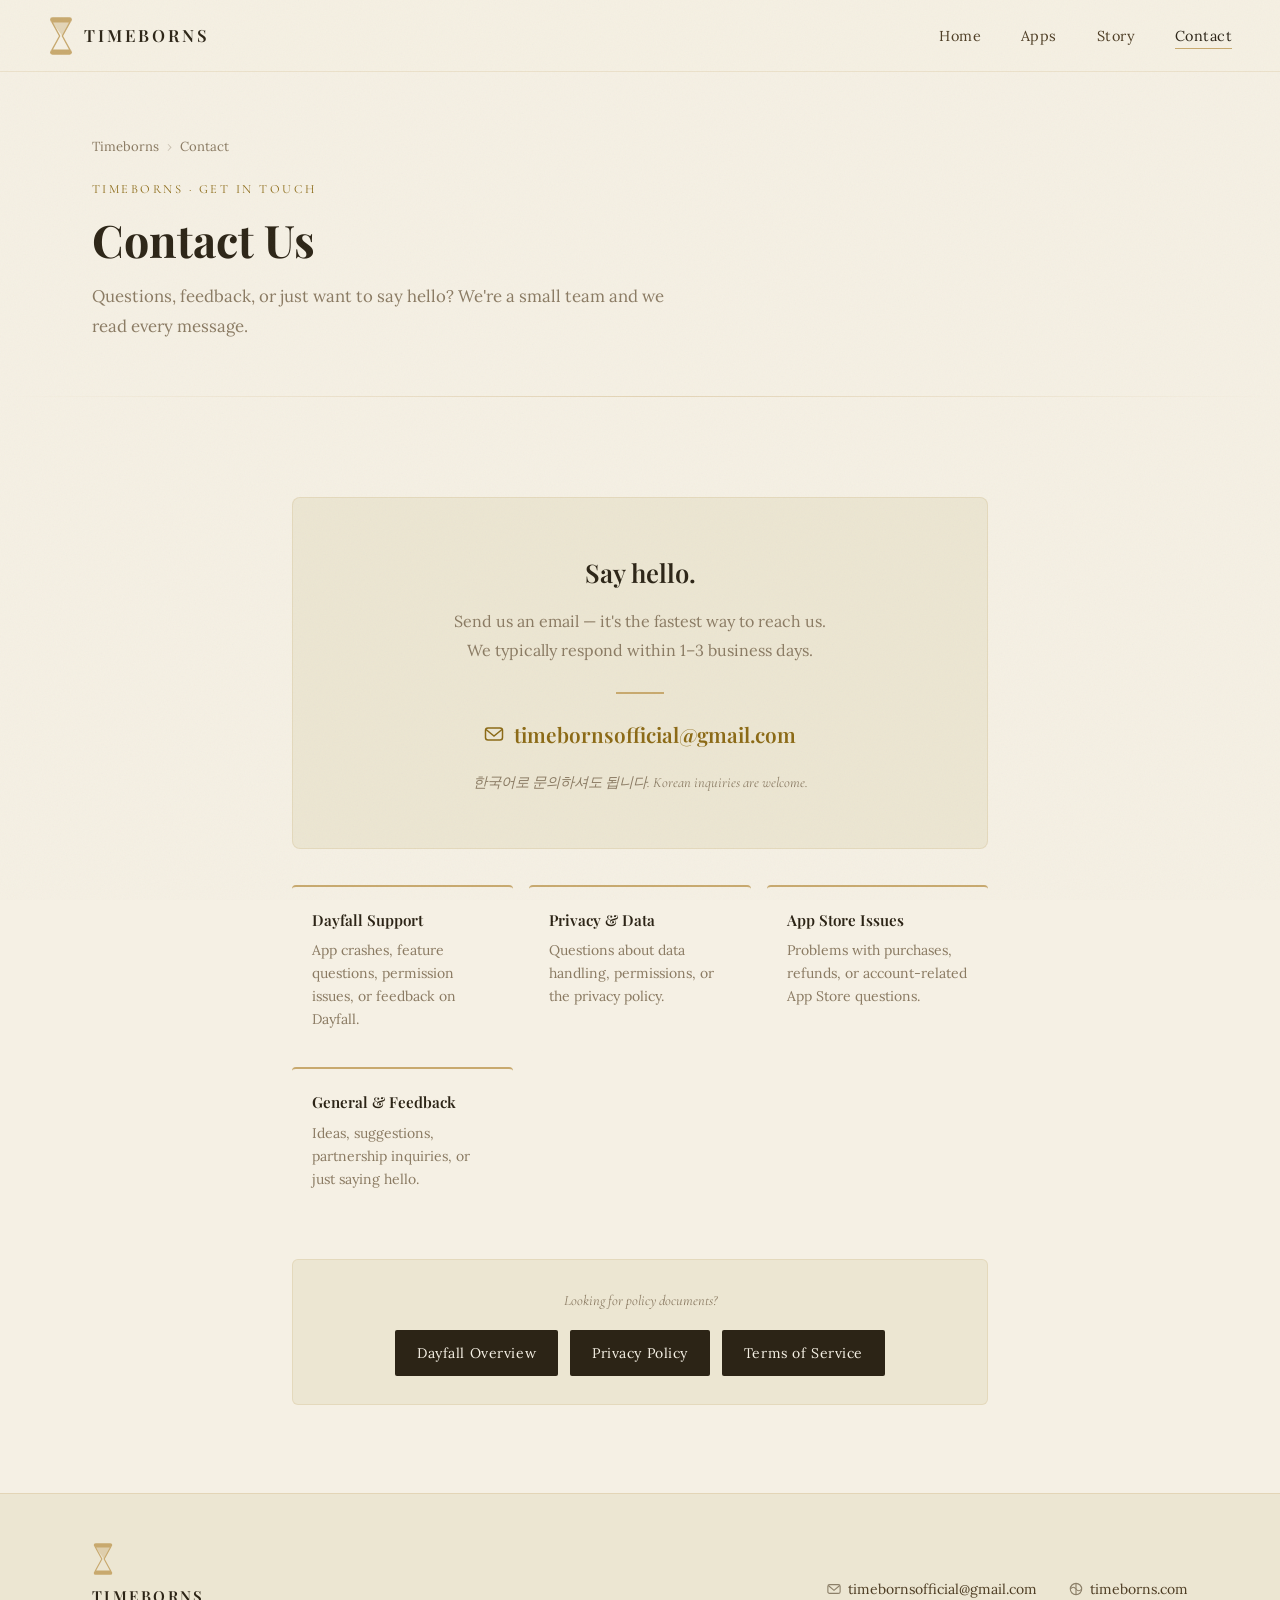
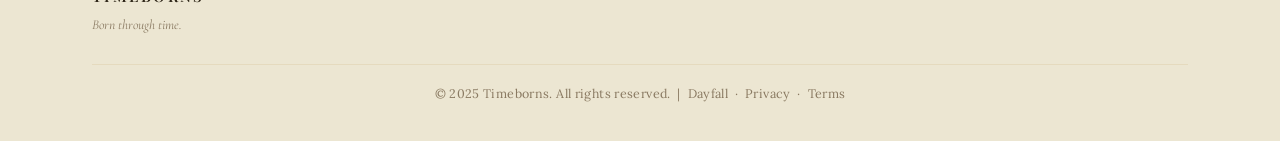
==== contact/index.html @ f9f11408 "Stage W-2: implement Timeborns site and Dayfall pages" ====
<!DOCTYPE html>
<html lang="en">
<head>
  <meta charset="UTF-8" />
  <meta name="viewport" content="width=device-width, initial-scale=1.0" />
  <title>Contact — Timeborns</title>
  <meta name="description" content="Get in touch with Timeborns. Questions about Dayfall or our other apps? We'd love to hear from you." />
  <link rel="stylesheet" href="../style.css" />
</head>
<body>

  <!-- NAVIGATION -->
  <nav class="nav" role="navigation" aria-label="Main navigation">
    <a href="../" class="nav-logo" aria-label="Timeborns home">
      <svg viewBox="0 0 28 44" fill="none" xmlns="http://www.w3.org/2000/svg" aria-hidden="true">
        <rect x="2" y="1.5" width="24" height="5" rx="2.5" fill="#c8a96e"/>
        <rect x="2" y="37.5" width="24" height="5" rx="2.5" fill="#c8a96e"/>
        <path d="M4 6.5 L24 6.5 L15.5 22 L24 37.5 L4 37.5 L12.5 22 Z" stroke="#c8a96e" stroke-width="1.5" fill="none" stroke-linejoin="round"/>
        <path d="M4 6.5 L24 6.5 L15.5 22 L4 6.5 Z" fill="#c8a96e" fill-opacity="0.38"/>
      </svg>
      <span class="nav-logo-text">TIMEBORNS</span>
    </a>
    <button class="nav-toggle" aria-label="Toggle navigation" aria-expanded="false" id="navToggle">
      <span></span><span></span><span></span>
    </button>
    <ul class="nav-links" id="navLinks" role="list">
      <li><a href="../">Home</a></li>
      <li><a href="../#apps">Apps</a></li>
      <li><a href="../#story">Story</a></li>
      <li><a href="./contact/" class="active">Contact</a></li>
    </ul>
  </nav>

  <main>

    <!-- PAGE HERO -->
    <section class="page-hero" aria-labelledby="contactTitle">
      <div class="container">
        <nav class="breadcrumb" aria-label="Breadcrumb">
          <a href="../">Timeborns</a>
          <span class="breadcrumb-sep" aria-hidden="true">›</span>
          <span>Contact</span>
        </nav>
        <span class="page-hero-eyebrow">Timeborns · Get in Touch</span>
        <h1 class="page-hero-title" id="contactTitle">Contact Us</h1>
        <p class="page-hero-sub">
          Questions, feedback, or just want to say hello? We're a small team and we read every message.
        </p>
      </div>
    </section>

    <!-- CONTACT SECTION -->
    <section class="contact-section" aria-labelledby="contactCardTitle">
      <div class="container" style="max-width:760px;">

        <div class="contact-card">
          <h2 class="contact-headline" id="contactCardTitle">Say hello.</h2>
          <p class="contact-sub">
            Send us an email — it's the fastest way to reach us.<br>
            We typically respond within 1–3 business days.
          </p>
          <div class="divider-gold center"></div>
          <a href="mailto:timebornsofficial@gmail.com" class="contact-email-link">
            <svg viewBox="0 0 20 20" fill="none" xmlns="http://www.w3.org/2000/svg" width="20" height="20" aria-hidden="true">
              <rect x="1.5" y="4" width="17" height="12" rx="2.5" stroke="currentColor" stroke-width="1.5"/>
              <path d="M2 5.5L10 12L18 5.5" stroke="currentColor" stroke-width="1.5"/>
            </svg>
            timebornsofficial@gmail.com
          </a>
          <p class="contact-note">
            한국어로 문의하셔도 됩니다. Korean inquiries are welcome.
          </p>
        </div>

        <!-- Topics -->
        <div class="contact-topics">
          <div class="contact-topic">
            <h3>Dayfall Support</h3>
            <p>App crashes, feature questions, permission issues, or feedback on Dayfall.</p>
          </div>
          <div class="contact-topic">
            <h3>Privacy &amp; Data</h3>
            <p>Questions about data handling, permissions, or the privacy policy.</p>
          </div>
          <div class="contact-topic">
            <h3>App Store Issues</h3>
            <p>Problems with purchases, refunds, or account-related App Store questions.</p>
          </div>
          <div class="contact-topic">
            <h3>General &amp; Feedback</h3>
            <p>Ideas, suggestions, partnership inquiries, or just saying hello.</p>
          </div>
        </div>

        <!-- Quick links -->
        <div style="margin-top:48px;padding:28px 32px;background:var(--parchment-mid);border-radius:6px;border:1px solid rgba(200,169,110,0.22);">
          <p style="font-family:var(--font-accent);font-style:italic;font-size:0.9rem;color:var(--ink-light);margin-bottom:16px;text-align:center;">
            Looking for policy documents?
          </p>
          <div style="display:flex;gap:12px;justify-content:center;flex-wrap:wrap;">
            <a href="../dayfall/" class="policy-link-btn">Dayfall Overview</a>
            <a href="../dayfall/privacy/" class="policy-link-btn">Privacy Policy</a>
            <a href="../dayfall/terms/" class="policy-link-btn">Terms of Service</a>
          </div>
        </div>

      </div>
    </section>

  </main>

  <!-- FOOTER -->
  <footer class="footer" role="contentinfo">
    <div class="container">
      <div class="footer-inner">
        <div class="footer-logo">
          <svg viewBox="0 0 28 44" fill="none" xmlns="http://www.w3.org/2000/svg" aria-hidden="true">
            <rect x="2" y="1.5" width="24" height="5" rx="2.5" fill="#c8a96e"/>
            <rect x="2" y="37.5" width="24" height="5" rx="2.5" fill="#c8a96e"/>
            <path d="M4 6.5 L24 6.5 L15.5 22 L24 37.5 L4 37.5 L12.5 22 Z" stroke="#c8a96e" stroke-width="1.5" fill="none" stroke-linejoin="round"/>
            <path d="M4 6.5 L24 6.5 L15.5 22 L4 6.5 Z" fill="#c8a96e" fill-opacity="0.38"/>
          </svg>
          <span class="footer-name">TIMEBORNS</span>
          <span class="footer-tagline">Born through time.</span>
        </div>
        <nav class="footer-links" aria-label="Footer links">
          <a href="mailto:timebornsofficial@gmail.com" class="footer-link">
            <svg class="footer-icon" viewBox="0 0 16 16" fill="none" xmlns="http://www.w3.org/2000/svg" aria-hidden="true">
              <rect x="1" y="3" width="14" height="10" rx="2" stroke="currentColor" stroke-width="1.3"/>
              <path d="M1.5 4L8 9.5L14.5 4" stroke="currentColor" stroke-width="1.3"/>
            </svg>
            timebornsofficial@gmail.com
          </a>
          <a href="https://timeborns.com" class="footer-link">
            <svg class="footer-icon" viewBox="0 0 16 16" fill="none" xmlns="http://www.w3.org/2000/svg" aria-hidden="true">
              <circle cx="8" cy="8" r="6.5" stroke="currentColor" stroke-width="1.3"/>
              <path d="M1.5 8 Q5 4 8 8 Q11 12 14.5 8" stroke="currentColor" stroke-width="1.3" fill="none"/>
              <line x1="8" y1="1.5" x2="8" y2="14.5" stroke="currentColor" stroke-width="1.3"/>
            </svg>
            timeborns.com
          </a>
        </nav>
      </div>
      <div class="footer-bottom">
        <p>&copy; 2025 Timeborns. All rights reserved. &nbsp;|&nbsp;
          <a href="../dayfall/">Dayfall</a> &nbsp;·&nbsp;
          <a href="../dayfall/privacy/">Privacy</a> &nbsp;·&nbsp;
          <a href="../dayfall/terms/">Terms</a>
        </p>
      </div>
    </div>
  </footer>

  <script>
    const toggle = document.getElementById('navToggle');
    const links  = document.getElementById('navLinks');
    toggle.addEventListener('click', () => {
      const open = links.classList.toggle('open');
      toggle.setAttribute('aria-expanded', open);
    });
    links.querySelectorAll('a').forEach(a => {
      a.addEventListener('click', () => {
        links.classList.remove('open');
        toggle.setAttribute('aria-expanded', 'false');
      });
    });
  </script>

</body>
</html>
---- style.css ----
/* ======================================================
   TIMEBORNS — Main Stylesheet v2
   timeborns.com | Born through time.
   ====================================================== */

@import url('https://fonts.googleapis.com/css2?family=Playfair+Display:ital,wght@0,400;0,600;0,700;1,400;1,600&family=Lora:ital,wght@0,400;0,500;1,400&family=Cormorant+Garamond:ital,wght@0,300;0,400;0,600;1,300;1,400&display=swap');

/* ---- Variables ---- */
:root {
  --parchment:      #f5f0e4;
  --parchment-mid:  #ece6d2;
  --parchment-dark: #dfd6be;
  --ink:            #2c2416;
  --ink-mid:        #4e3d24;
  --ink-light:      #8a7a62;
  --gold:           #c8a96e;
  --gold-dark:      #8b6914;
  --gold-light:     #f0e3c0;
  --cream:          #faf8f3;
  --warm-shadow:    rgba(44, 36, 22, 0.12);

  --font-display:   'Playfair Display', Georgia, serif;
  --font-body:      'Lora', Georgia, serif;
  --font-accent:    'Cormorant Garamond', Georgia, serif;

  --nav-h:   72px;
  --max-w:   1160px;
  --sec-pad: 88px;
}

/* ---- Reset ---- */
*, *::before, *::after { box-sizing: border-box; margin: 0; padding: 0; }
html { scroll-behavior: smooth; }
body {
  font-family: var(--font-body);
  background: var(--parchment);
  color: var(--ink);
  line-height: 1.75;
  overflow-x: hidden;
}
img { max-width: 100%; display: block; }
a { color: inherit; text-decoration: none; }
ul { list-style: none; }

/* Parchment grain overlay */
body::before {
  content: '';
  position: fixed;
  inset: 0;
  background-image: url("data:image/svg+xml,%3Csvg xmlns='http://www.w3.org/2000/svg' width='300' height='300'%3E%3Cfilter id='n'%3E%3CfeTurbulence type='fractalNoise' baseFrequency='0.68' numOctaves='4' stitchTiles='stitch'/%3E%3C/filter%3E%3Crect width='100%25' height='100%25' filter='url(%23n)' opacity='0.038'/%3E%3C/svg%3E");
  pointer-events: none;
  z-index: 9999;
}

/* ---- Layout ---- */
.container {
  max-width: var(--max-w);
  margin: 0 auto;
  padding: 0 32px;
}

/* ---- NAVIGATION ---- */
.nav {
  position: fixed;
  top: 0; left: 0; right: 0;
  height: var(--nav-h);
  display: flex;
  align-items: center;
  justify-content: space-between;
  padding: 0 48px;
  background: rgba(245, 240, 228, 0.93);
  backdrop-filter: blur(10px);
  -webkit-backdrop-filter: blur(10px);
  border-bottom: 1px solid rgba(200, 169, 110, 0.22);
  z-index: 200;
}
.nav-logo {
  display: flex;
  align-items: center;
  gap: 10px;
  text-decoration: none;
}
.nav-logo svg { width: 26px; height: 40px; flex-shrink: 0; }
.nav-logo-text {
  font-family: var(--font-display);
  font-size: 1.05rem;
  font-weight: 600;
  letter-spacing: 0.18em;
  color: var(--ink);
}
.nav-links {
  display: flex;
  gap: 40px;
  align-items: center;
}
.nav-links a {
  font-family: var(--font-body);
  font-size: 0.9rem;
  color: var(--ink-mid);
  letter-spacing: 0.03em;
  transition: color 0.2s;
  position: relative;
  padding-bottom: 2px;
}
.nav-links a::after {
  content: '';
  position: absolute;
  bottom: -2px; left: 0;
  width: 0; height: 1px;
  background: var(--gold);
  transition: width 0.25s ease;
}
.nav-links a:hover { color: var(--ink); }
.nav-links a:hover::after,
.nav-links a.active::after { width: 100%; }
.nav-links a.active { color: var(--ink); }

.nav-toggle {
  display: none;
  flex-direction: column;
  gap: 5px;
  cursor: pointer;
  background: none;
  border: none;
  padding: 6px;
}
.nav-toggle span {
  display: block; width: 22px; height: 2px;
  background: var(--ink); border-radius: 2px;
  transition: all 0.3s;
}

/* ---- BUTTONS ---- */
.btn {
  display: inline-flex;
  align-items: center;
  gap: 8px;
  padding: 13px 28px;
  font-family: var(--font-body);
  font-size: 0.9rem;
  letter-spacing: 0.04em;
  border-radius: 2px;
  cursor: pointer;
  transition: all 0.22s ease;
  border: none;
  white-space: nowrap;
}
.btn-primary { background: var(--ink); color: var(--parchment); }
.btn-primary:hover { background: var(--ink-mid); transform: translateY(-2px); box-shadow: 0 6px 20px var(--warm-shadow); }
.btn-outline { background: transparent; color: var(--ink); border: 1.5px solid var(--ink); }
.btn-outline:hover { background: var(--ink); color: var(--parchment); transform: translateY(-2px); }
.btn-gold { background: var(--gold); color: var(--ink); }
.btn-gold:hover { background: var(--gold-dark); color: var(--parchment); transform: translateY(-2px); }

/* ---- SECTIONS ---- */
.section { padding: var(--sec-pad) 0; position: relative; }
.section-label {
  font-family: var(--font-body);
  font-size: 0.72rem;
  letter-spacing: 0.22em;
  text-transform: uppercase;
  color: var(--gold-dark);
  margin-bottom: 10px;
}
.divider-gold {
  width: 48px; height: 1.5px;
  background: var(--gold);
  margin: 14px 0 22px;
}
.divider-gold.center { margin-left: auto; margin-right: auto; }

/* ---- HERO ---- */
.hero {
  min-height: 100vh;
  padding-top: var(--nav-h);
  display: grid;
  grid-template-columns: 1fr 1fr;
  align-items: center;
  position: relative;
  overflow: hidden;
}

/* Hero atmospheric background */
.hero::before {
  content: '';
  position: absolute;
  inset: 0;
  background:
    radial-gradient(ellipse 75% 65% at 68% 50%, rgba(200,169,110,0.2) 0%, transparent 62%),
    radial-gradient(ellipse 45% 40% at 18% 85%, rgba(200,169,110,0.1) 0%, transparent 60%),
    radial-gradient(ellipse 35% 30% at 85% 15%, rgba(232,213,163,0.12) 0%, transparent 60%),
    var(--parchment);
  z-index: 0;
}

/* Decorative corner botanical (bottom-left of hero) */
.hero::after {
  content: '';
  position: absolute;
  bottom: 0; left: -20px;
  width: 220px; height: 220px;
  background-image: url("data:image/svg+xml,%3Csvg viewBox='0 0 200 200' xmlns='http://www.w3.org/2000/svg'%3E%3Cpath d='M40 200 Q60 160 80 140 Q70 150 55 170' stroke='%23c8a96e' stroke-width='1.5' fill='none' opacity='0.25' stroke-linecap='round'/%3E%3Cpath d='M40 200 Q80 180 100 150 Q90 160 75 180' stroke='%23c8a96e' stroke-width='1.2' fill='none' opacity='0.2' stroke-linecap='round'/%3E%3Cellipse cx='98' cy='148' rx='12' ry='7' fill='%23c8a96e' fill-opacity='0.18' transform='rotate(-35,98,148)'/%3E%3Cellipse cx='78' cy='138' rx='10' ry='6' fill='%23c8a96e' fill-opacity='0.15' transform='rotate(-50,78,138)'/%3E%3Cellipse cx='60' cy='158' rx='9' ry='5' fill='%23c8a96e' fill-opacity='0.12' transform='rotate(-25,60,158)'/%3E%3Cpath d='M20 200 Q55 175 70 150 Q60 168 40 185' stroke='%23c8a96e' stroke-width='1' fill='none' opacity='0.15' stroke-linecap='round'/%3E%3C/svg%3E");
  background-size: contain;
  background-repeat: no-repeat;
  pointer-events: none;
  z-index: 1;
  opacity: 0.9;
}

.hero-content {
  position: relative; z-index: 2;
  padding: 80px 40px 80px 80px;
}
.hero-kicker {
  font-family: var(--font-accent);
  font-size: 0.82rem;
  letter-spacing: 0.22em;
  text-transform: uppercase;
  color: var(--gold-dark);
  margin-bottom: 20px;
}
.hero-title {
  font-family: var(--font-display);
  font-size: clamp(2.4rem, 4.5vw, 3.8rem);
  font-weight: 700;
  line-height: 1.13;
  color: var(--ink);
  margin-bottom: 22px;
}
.hero-tagline-kr {
  font-family: var(--font-accent);
  font-style: italic;
  font-size: 1.2rem;
  color: var(--ink-mid);
  margin-bottom: 22px;
  letter-spacing: 0.03em;
  opacity: 0.85;
}
.hero-sub {
  font-size: 1rem;
  color: var(--ink-light);
  line-height: 1.85;
  margin-bottom: 40px;
  max-width: 400px;
}
.hero-ctas { display: flex; gap: 14px; flex-wrap: wrap; }

.hero-visual {
  position: relative; z-index: 2;
  min-height: 620px;
  display: flex;
  align-items: stretch;
  justify-content: center;
  padding: 0;
  overflow: hidden;
}
.hero-visual svg {
  display: block;
  width: 100%;
  height: 100%;
  min-height: 580px;
}

/* ---- WAVE SEPARATOR ---- */
.wave-sep { width: 100%; overflow: hidden; line-height: 0; margin-top: -2px; }
.wave-sep svg { display: block; width: 100%; }

/* ---- PHILOSOPHY ---- */
.philosophy {
  background: var(--parchment-mid);
  padding: 80px 0 64px;
  position: relative;
  overflow: hidden;
}

/* Gold ink splatter (decorative, bottom-left corner) */
.philosophy::after {
  content: '';
  position: absolute;
  bottom: 60px; left: 32px;
  width: 100px; height: 100px;
  background-image: url("data:image/svg+xml,%3Csvg viewBox='0 0 100 100' xmlns='http://www.w3.org/2000/svg'%3E%3Ccircle cx='55' cy='40' r='4' fill='%23c8a96e' fill-opacity='0.22'/%3E%3Ccircle cx='70' cy='52' r='2.5' fill='%23c8a96e' fill-opacity='0.18'/%3E%3Ccircle cx='45' cy='60' r='3' fill='%23c8a96e' fill-opacity='0.15'/%3E%3Ccircle cx='80' cy='38' r='2' fill='%23c8a96e' fill-opacity='0.2'/%3E%3Ccircle cx='38' cy='45' r='1.5' fill='%23c8a96e' fill-opacity='0.16'/%3E%3Ccircle cx='65' cy='65' r='2' fill='%23c8a96e' fill-opacity='0.14'/%3E%3C/svg%3E");
  background-size: contain;
  background-repeat: no-repeat;
  pointer-events: none;
  opacity: 0.7;
}

.philosophy-grid {
  display: grid;
  grid-template-columns: 1fr 1fr 210px;
  gap: 56px;
  align-items: start;
}
.philosophy-headline {
  font-family: var(--font-display);
  font-size: clamp(2rem, 3.5vw, 2.75rem);
  font-weight: 700;
  line-height: 1.2;
  color: var(--ink);
  margin-bottom: 8px;
}
.philosophy-body {
  font-size: 1rem;
  color: var(--ink-mid);
  line-height: 1.9;
  margin-bottom: 28px;
}
.philosophy-quote {
  font-family: var(--font-accent);
  font-style: italic;
  font-size: 1.15rem;
  color: var(--ink-light);
  padding: 18px 20px;
  border-left: 2px solid var(--gold);
  background: rgba(200, 169, 110, 0.08);
  line-height: 1.7;
}

/* Torn paper note card (philosophy section — 3rd grid column, no overlap) */
.phil-note {
  position: relative;
  top: auto; right: auto;
  width: 100%;
  padding: 18px 20px 22px;
  background: var(--parchment-dark);
  transform: rotate(3deg);
  box-shadow: 3px 4px 14px rgba(44,36,22,0.16);
  align-self: start;
  margin-top: 8px;
}
.phil-note::before {
  content: '';
  position: absolute;
  top: -9px; left: 0; right: 0;
  height: 10px;
  background: var(--parchment-dark);
  clip-path: polygon(0% 100%, 3% 0%, 6% 100%, 9% 0%, 12% 100%, 15% 0%, 18% 100%, 21% 0%, 24% 100%, 27% 0%, 30% 100%, 33% 0%, 36% 100%, 39% 0%, 42% 100%, 45% 0%, 48% 100%, 51% 0%, 54% 100%, 57% 0%, 60% 100%, 63% 0%, 66% 100%, 69% 0%, 72% 100%, 75% 0%, 78% 100%, 81% 0%, 84% 100%, 87% 0%, 90% 100%, 93% 0%, 96% 100%, 100% 0%);
}
.phil-note::after {
  content: '';
  position: absolute;
  bottom: -8px; left: 0; right: 0;
  height: 9px;
  background: var(--parchment-dark);
  clip-path: polygon(0% 0%, 4% 100%, 8% 0%, 12% 100%, 16% 0%, 20% 100%, 24% 0%, 28% 100%, 32% 0%, 36% 100%, 40% 0%, 44% 100%, 48% 0%, 52% 100%, 56% 0%, 60% 100%, 64% 0%, 68% 100%, 72% 0%, 76% 100%, 80% 0%, 84% 100%, 88% 0%, 92% 100%, 96% 0%, 100% 100%);
}
.phil-note p {
  font-family: var(--font-accent);
  font-style: italic;
  font-size: 0.98rem;
  color: var(--ink-mid);
  line-height: 1.7;
}
.phil-note-gold {
  display: block;
  width: 28px; height: 1px;
  background: var(--gold);
  margin: 10px 0 9px;
}

/* Pillars */
.pillars {
  display: grid;
  grid-template-columns: repeat(3, 1fr);
  border-top: 1px solid rgba(200,169,110,0.3);
  margin-top: 56px;
  padding-top: 48px;
  gap: 0;
}
.pillar {
  text-align: center;
  padding: 8px 24px 0;
}
.pillar + .pillar { border-left: 1px solid rgba(200,169,110,0.25); }
.pillar-icon { width: 64px; height: 64px; margin: 0 auto 18px; opacity: 0.75; }
.pillar-title {
  font-family: var(--font-display);
  font-size: 1rem;
  font-weight: 600;
  color: var(--ink);
  margin-bottom: 8px;
}
.pillar-body {
  font-family: var(--font-accent);
  font-style: italic;
  font-size: 0.92rem;
  color: var(--ink-light);
  line-height: 1.6;
}

/* ---- APP UNIVERSE ---- */
.app-universe {
  background: var(--parchment);
  padding: 80px 0 96px;
  position: relative;
}
.app-universe::before {
  content: '';
  position: absolute;
  inset: 0;
  background:
    radial-gradient(ellipse 60% 40% at 10% 90%, rgba(200,169,110,0.08) 0%, transparent 65%),
    radial-gradient(ellipse 60% 40% at 90% 10%, rgba(200,169,110,0.06) 0%, transparent 65%);
  pointer-events: none;
}
.app-universe-header { text-align: center; margin-bottom: 52px; }
.app-universe-title {
  font-family: var(--font-display);
  font-size: clamp(1.6rem, 3vw, 2.4rem);
  font-weight: 600;
  color: var(--ink);
}
.app-universe-sub {
  font-family: var(--font-accent);
  font-style: italic;
  font-size: 1.05rem;
  color: var(--ink-light);
  margin-top: 14px;
}

.apps-grid {
  display: grid;
  grid-template-columns: repeat(5, 1fr);
  gap: 18px;
}

/* App Cards */
.app-card {
  border-radius: 6px;
  overflow: hidden;
  transition: transform 0.28s ease, box-shadow 0.28s ease;
  box-shadow: 0 4px 18px rgba(44,36,22,0.16), 0 1px 4px rgba(44,36,22,0.1);
  background: var(--cream);
}
.app-card:hover {
  transform: translateY(-8px);
  box-shadow: 0 18px 42px rgba(44,36,22,0.28), 0 4px 10px rgba(44,36,22,0.14);
}

/* Inactive cards (apps not yet launched) */
.app-card--inactive {
  cursor: default;
}
.app-card--inactive:hover { transform: none; box-shadow: 0 3px 14px rgba(44,36,22,0.14); }

.app-card-visual {
  height: 270px;
  position: relative;
  overflow: hidden;
}

/* Illustration image fills the card visual area */
.card-illust {
  position: absolute;
  inset: 0;
  width: 100%;
  height: 100%;
  object-fit: cover;
  object-position: center top;
}

/* Card name overlaid at top-center of illustration */
.app-card-name {
  font-family: var(--font-display);
  font-size: 1rem;
  font-weight: 700;
  color: rgba(255,255,255,0.96);
  text-shadow: 0 1px 10px rgba(0,0,0,0.65), 0 0 28px rgba(0,0,0,0.45);
  position: absolute;
  top: 12px;
  left: 0; right: 0;
  text-align: center;
  z-index: 2;
  letter-spacing: 0.04em;
}

/* Coming soon badge for inactive cards */
.app-card-coming {
  position: absolute;
  bottom: 10px; right: 10px;
  z-index: 2;
  font-family: var(--font-accent);
  font-size: 0.68rem;
  letter-spacing: 0.1em;
  text-transform: uppercase;
  color: rgba(255,255,255,0.75);
  background: rgba(0,0,0,0.32);
  padding: 3px 9px;
  border-radius: 2px;
  backdrop-filter: blur(3px);
}

.app-card-body {
  padding: 14px 16px 18px;
  background: var(--cream);
  border-top: 1px solid rgba(200,169,110,0.18);
}
.app-card-link {
  font-family: var(--font-accent);
  font-size: 0.68rem;
  letter-spacing: 0.15em;
  text-transform: uppercase;
  color: var(--gold-dark);
  margin-bottom: 6px;
  display: block;
}
.app-card-desc {
  font-family: var(--font-accent);
  font-size: 0.86rem;
  color: var(--ink-mid);
  line-height: 1.68;
}

.universe-tagline {
  text-align: center;
  margin-top: 52px;
  font-family: var(--font-accent);
  font-style: italic;
  font-size: 1.15rem;
  color: var(--ink-light);
}

/* ---- FOOTER ---- */
.footer {
  background: var(--parchment-mid);
  border-top: 1px solid rgba(200,169,110,0.28);
  padding: 48px 0 36px;
}
.footer-inner {
  display: flex;
  align-items: center;
  justify-content: space-between;
  gap: 32px;
  flex-wrap: wrap;
}
.footer-logo { display: flex; flex-direction: column; gap: 3px; }
.footer-logo svg { width: 22px; height: 34px; margin-bottom: 4px; }
.footer-name {
  font-family: var(--font-display);
  font-size: 0.95rem;
  font-weight: 600;
  letter-spacing: 0.15em;
  color: var(--ink);
}
.footer-tagline {
  font-family: var(--font-accent);
  font-style: italic;
  font-size: 0.85rem;
  color: var(--ink-light);
}
.footer-links {
  display: flex;
  gap: 32px;
  align-items: center;
  flex-wrap: wrap;
}
.footer-link {
  display: flex;
  align-items: center;
  gap: 7px;
  font-size: 0.875rem;
  color: var(--ink-mid);
  transition: color 0.2s;
}
.footer-link:hover { color: var(--gold-dark); }
.footer-icon { width: 14px; height: 14px; opacity: 0.6; }
.footer-bottom {
  margin-top: 28px;
  padding-top: 18px;
  border-top: 1px solid rgba(200,169,110,0.2);
  text-align: center;
  font-size: 0.78rem;
  color: var(--ink-light);
  letter-spacing: 0.03em;
}

/* ---- SUBPAGE SHARED ---- */
.page-hero {
  padding: calc(var(--nav-h) + 64px) 0 56px;
  background: var(--parchment);
  position: relative;
}
.page-hero::after {
  content: '';
  position: absolute;
  bottom: 0; left: 0; right: 0;
  height: 1px;
  background: linear-gradient(to right, transparent, rgba(200,169,110,0.4), transparent);
}
.page-hero-eyebrow {
  font-family: var(--font-accent);
  font-size: 0.78rem;
  letter-spacing: 0.2em;
  text-transform: uppercase;
  color: var(--gold-dark);
  margin-bottom: 12px;
  display: block;
}
.page-hero-title {
  font-family: var(--font-display);
  font-size: clamp(1.9rem, 4vw, 2.8rem);
  font-weight: 700;
  color: var(--ink);
  margin-bottom: 14px;
  line-height: 1.2;
}
.page-hero-sub {
  font-size: 1.05rem;
  color: var(--ink-light);
  max-width: 580px;
  line-height: 1.8;
}

/* Policy content */
.page-content {
  max-width: 760px;
  margin: 0 auto;
  padding: 56px 32px 88px;
}
.policy-date {
  font-size: 0.875rem;
  color: var(--ink-light);
  margin-bottom: 48px;
  padding: 12px 18px;
  background: rgba(200,169,110,0.1);
  border-left: 3px solid var(--gold);
}
.policy-section { margin-bottom: 44px; }
.policy-section h2 {
  font-family: var(--font-display);
  font-size: 1.2rem;
  font-weight: 600;
  color: var(--ink);
  margin-bottom: 14px;
  padding-bottom: 10px;
  border-bottom: 1px solid rgba(200,169,110,0.3);
}
.policy-section h3 {
  font-family: var(--font-display);
  font-size: 1rem;
  font-weight: 600;
  color: var(--ink-mid);
  margin: 20px 0 8px;
}
.policy-section p {
  font-size: 0.95rem;
  color: var(--ink-mid);
  line-height: 1.85;
  margin-bottom: 12px;
}
.policy-section ul {
  list-style: disc;
  padding-left: 22px;
  margin-bottom: 14px;
}
.policy-section ul li {
  font-size: 0.95rem;
  color: var(--ink-mid);
  line-height: 1.8;
  margin-bottom: 6px;
}

/* ---- DAYFALL PAGE ---- */
.dayfall-band { background: var(--parchment-mid); padding: 64px 0; }
.dayfall-intro-grid {
  display: grid;
  grid-template-columns: 1fr 1fr;
  gap: 56px;
  align-items: start;
}
.dayfall-question {
  font-family: var(--font-display);
  font-size: clamp(1.7rem, 3vw, 2.4rem);
  font-weight: 700;
  color: var(--ink);
  margin-bottom: 20px;
  line-height: 1.2;
}
.dayfall-intro-body {
  font-size: 1rem;
  color: var(--ink-mid);
  line-height: 1.9;
  margin-bottom: 16px;
}
.features-grid {
  display: grid;
  grid-template-columns: repeat(auto-fit, minmax(200px, 1fr));
  gap: 18px;
  margin: 32px 0;
}
.feature-card {
  padding: 22px;
  background: var(--parchment);
  border-radius: 4px;
  border-left: 3px solid var(--gold);
}
.feature-card h3 {
  font-family: var(--font-display);
  font-size: 0.95rem;
  font-weight: 600;
  color: var(--ink);
  margin-bottom: 6px;
}
.feature-card p {
  font-size: 0.875rem;
  color: var(--ink-light);
  line-height: 1.65;
}
.privacy-badges {
  display: flex;
  gap: 10px;
  flex-wrap: wrap;
  margin: 28px 0;
}
.badge {
  padding: 8px 18px;
  background: var(--parchment-dark);
  border-radius: 20px;
  font-size: 0.84rem;
  font-family: var(--font-accent);
  color: var(--ink-mid);
  display: flex;
  align-items: center;
  gap: 6px;
  border: 1px solid rgba(200,169,110,0.35);
}
.permission-cards { margin: 24px 0; }
.permission-card {
  background: var(--parchment);
  border: 1px solid rgba(200,169,110,0.28);
  border-radius: 6px;
  padding: 22px 24px;
  margin-bottom: 14px;
}
.permission-card h3 {
  font-family: var(--font-display);
  font-size: 0.98rem;
  font-weight: 600;
  color: var(--ink);
  margin-bottom: 8px;
}
.permission-card p {
  font-size: 0.9375rem;
  color: var(--ink-mid);
  line-height: 1.8;
}
.notice-box {
  background: rgba(200,169,110,0.1);
  border: 1px solid rgba(200,169,110,0.38);
  border-radius: 4px;
  padding: 20px 24px;
  margin: 28px 0;
}
.notice-box p { font-size: 0.9375rem; color: var(--ink-mid); line-height: 1.85; }
.caveat-list { list-style: none; padding: 0; margin: 16px 0; }
.caveat-list li {
  padding: 10px 0 10px 22px;
  font-size: 0.9375rem;
  color: var(--ink-mid);
  line-height: 1.75;
  border-bottom: 1px solid rgba(200,169,110,0.15);
  position: relative;
}
.caveat-list li::before {
  content: '·';
  position: absolute; left: 6px;
  color: var(--gold);
  font-size: 1.2rem;
  line-height: 1.6;
}
.policy-links-box {
  display: flex;
  gap: 14px;
  flex-wrap: wrap;
  margin: 40px 0;
  padding: 32px;
  background: var(--parchment-dark);
  border-radius: 6px;
  justify-content: center;
  text-align: center;
}
.policy-links-box p {
  width: 100%;
  font-family: var(--font-accent);
  font-size: 0.88rem;
  color: var(--ink-light);
  margin-bottom: 8px;
}
.policy-link-btn {
  padding: 11px 22px;
  background: var(--ink);
  color: var(--parchment);
  border-radius: 2px;
  font-family: var(--font-body);
  font-size: 0.875rem;
  letter-spacing: 0.04em;
  transition: background 0.2s, transform 0.2s;
}
.policy-link-btn:hover { background: var(--ink-mid); transform: translateY(-2px); }

/* ---- CONTACT PAGE ---- */
.contact-section { padding: 64px 0 88px; }
.contact-card {
  background: var(--parchment-mid);
  border-radius: 8px;
  padding: 52px 40px;
  text-align: center;
  margin: 36px 0;
  border: 1px solid rgba(200,169,110,0.22);
}
.contact-headline {
  font-family: var(--font-display);
  font-size: 1.6rem;
  font-weight: 600;
  color: var(--ink);
  margin-bottom: 12px;
}
.contact-sub { font-size: 1rem; color: var(--ink-light); margin-bottom: 28px; line-height: 1.8; }
.contact-email-link {
  display: inline-flex;
  align-items: center;
  gap: 10px;
  font-family: var(--font-display);
  font-size: 1.3rem;
  color: var(--gold-dark);
  font-weight: 600;
  transition: color 0.2s;
  margin-bottom: 8px;
}
.contact-email-link:hover { color: var(--ink); }
.contact-note {
  font-family: var(--font-accent);
  font-style: italic;
  font-size: 0.9rem;
  color: var(--ink-light);
  margin-top: 10px;
}
.contact-topics {
  display: grid;
  grid-template-columns: repeat(auto-fit, minmax(200px, 1fr));
  gap: 16px;
  margin-top: 36px;
}
.contact-topic {
  padding: 20px;
  background: var(--parchment);
  border-radius: 4px;
  border-top: 2px solid var(--gold);
  text-align: left;
}
.contact-topic h3 {
  font-family: var(--font-display);
  font-size: 0.95rem;
  font-weight: 600;
  color: var(--ink);
  margin-bottom: 6px;
}
.contact-topic p { font-size: 0.875rem; color: var(--ink-light); line-height: 1.65; }

/* ---- BREADCRUMB ---- */
.breadcrumb {
  display: flex;
  gap: 8px;
  align-items: center;
  font-size: 0.82rem;
  color: var(--ink-light);
  margin-bottom: 20px;
}
.breadcrumb a { transition: color 0.2s; }
.breadcrumb a:hover { color: var(--gold-dark); }
.breadcrumb-sep { opacity: 0.4; }

/* ---- RESPONSIVE ---- */
@media (max-width: 1040px) {
  .apps-grid { grid-template-columns: repeat(3, 1fr); }
  .philosophy-grid { grid-template-columns: 1fr 1fr; }
  .phil-note { display: none; }
}

@media (max-width: 768px) {
  :root { --sec-pad: 56px; --nav-h: 64px; }

  .nav { padding: 0 20px; }
  .nav-links {
    display: none;
    position: fixed;
    top: var(--nav-h); left: 0; right: 0;
    background: rgba(245,240,228,0.98);
    flex-direction: column;
    padding: 20px 24px;
    gap: 20px;
    border-bottom: 1px solid rgba(200,169,110,0.3);
    backdrop-filter: blur(10px);
    z-index: 199;
  }
  .nav-links.open { display: flex; }
  .nav-toggle { display: flex; }

  .hero { grid-template-columns: 1fr; min-height: auto; padding-top: var(--nav-h); }
  .hero-content { padding: 48px 24px 32px; }
  .hero-visual { min-height: 320px; padding: 0; }
  .hero-visual svg { min-height: 320px; }
  .hero-ctas { flex-direction: column; align-items: flex-start; }
  .hero::after { display: none; }
  .app-card-visual { height: 220px; }

  .philosophy-grid { grid-template-columns: 1fr; gap: 36px; }
  .pillars { grid-template-columns: 1fr; gap: 0; }
  .pillar { padding: 24px 16px; }
  .pillar + .pillar { border-left: none; border-top: 1px solid rgba(200,169,110,0.25); }

  .apps-grid { grid-template-columns: repeat(2, 1fr); }

  .footer-inner { flex-direction: column; text-align: center; align-items: center; }
  .footer-links { justify-content: center; }

  .dayfall-intro-grid { grid-template-columns: 1fr; gap: 32px; }
  .contact-card { padding: 36px 24px; }
  .container { padding: 0 20px; }
}

@media (max-width: 480px) {
  .apps-grid { grid-template-columns: 1fr; max-width: 320px; margin-left: auto; margin-right: auto; }
  .hero-title { font-size: 2.1rem; }
  .policy-links-box { padding: 24px 20px; }
}
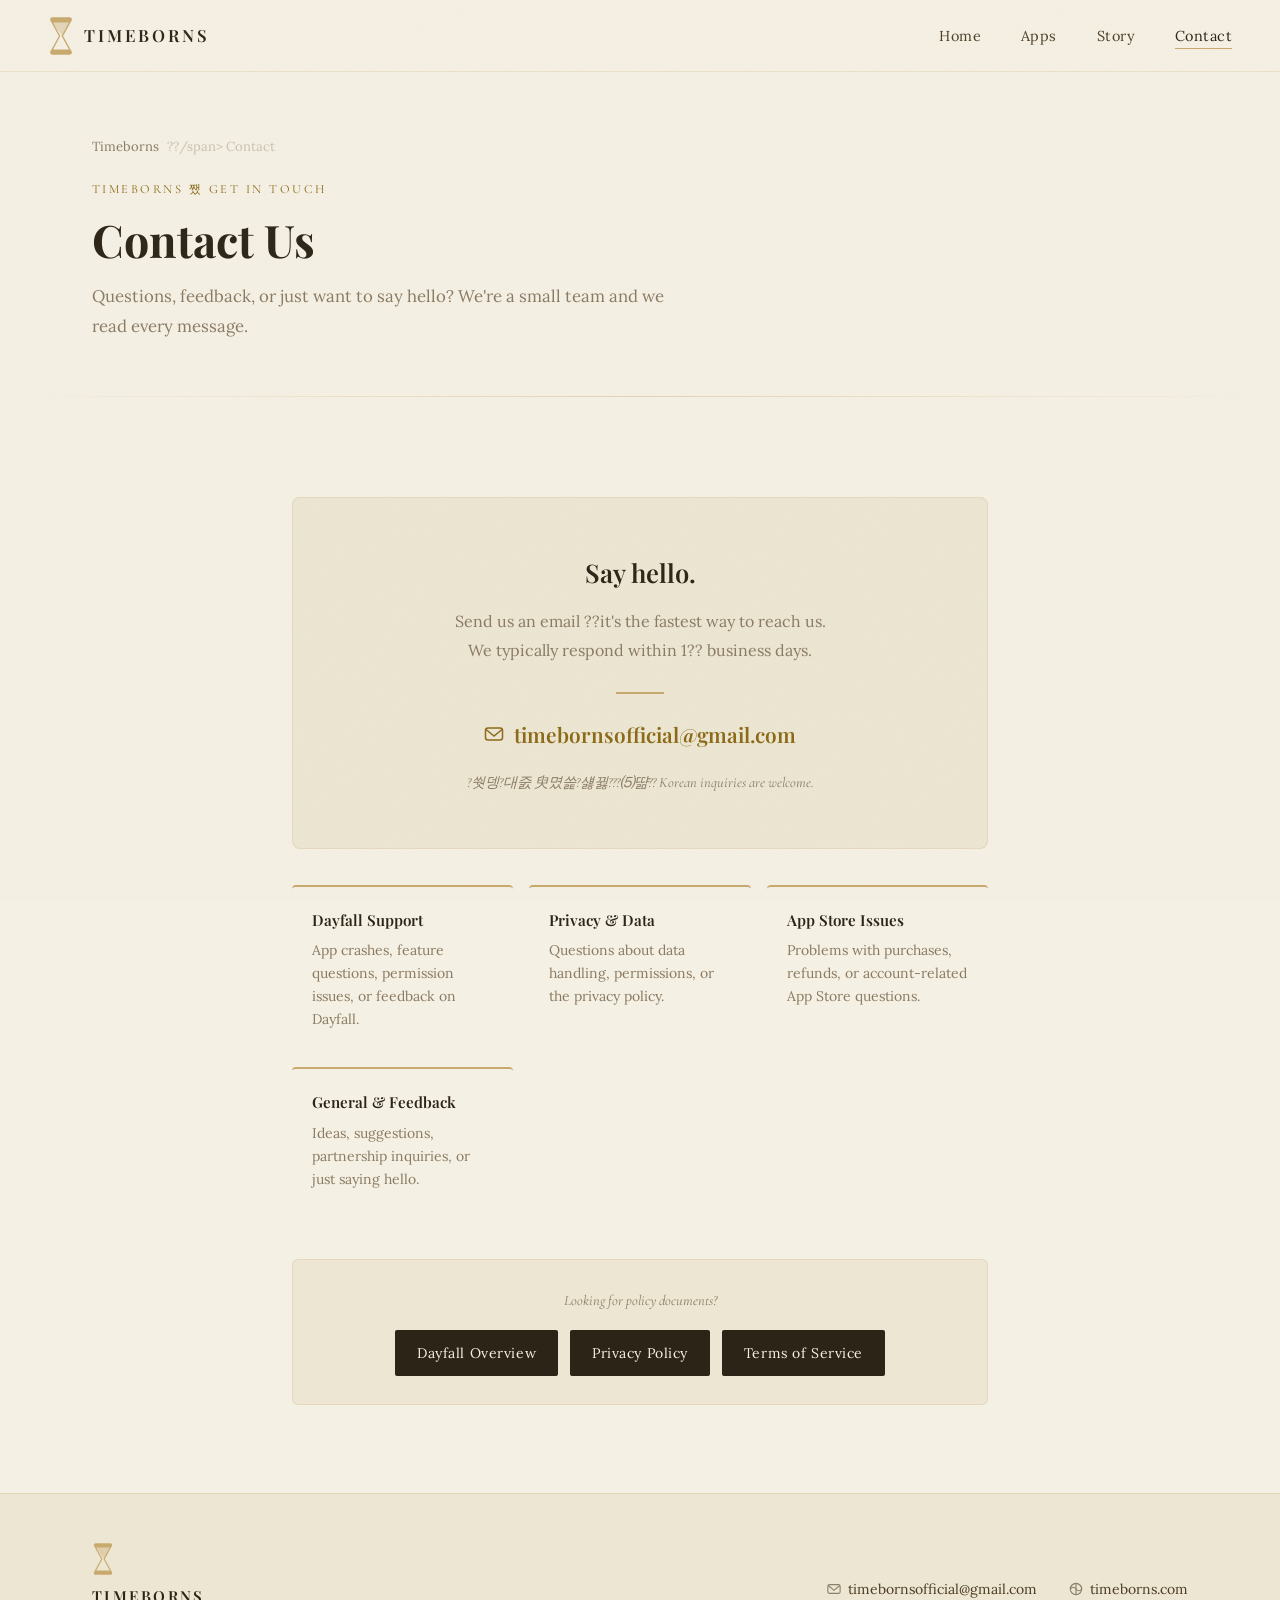
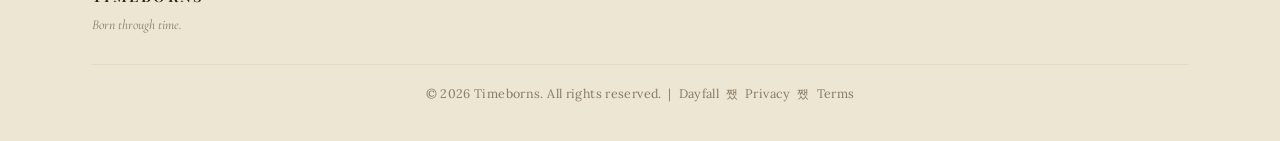
==== commit af02cf37: "Stage W-4: finalize Timeborns site visual polish" ====
--- a/contact/index.html
+++ b/contact/index.html
@@ -1,11 +1,18 @@
-<!DOCTYPE html>
+﻿<!DOCTYPE html>
 <html lang="en">
 <head>
   <meta charset="UTF-8" />
   <meta name="viewport" content="width=device-width, initial-scale=1.0" />
-  <title>Contact — Timeborns</title>
+  <title>Contact ??Timeborns</title>
   <meta name="description" content="Get in touch with Timeborns. Questions about Dayfall or our other apps? We'd love to hear from you." />
   <link rel="stylesheet" href="../style.css" />
+  <link rel="icon" href="/favicon.ico" sizes="any">
+  <link rel="icon" type="image/png" sizes="16x16" href="/favicon-16x16.png">
+  <link rel="icon" type="image/png" sizes="32x32" href="/favicon-32x32.png">
+  <link rel="icon" type="image/png" sizes="48x48" href="/favicon-48x48.png">
+  <link rel="icon" type="image/png" sizes="192x192" href="/favicon-192x192.png">
+  <link rel="apple-touch-icon" href="/apple-touch-icon.png">
+  <meta name="theme-color" content="#f7efe2">
 </head>
 <body>
 
@@ -27,7 +34,7 @@
       <li><a href="../">Home</a></li>
       <li><a href="../#apps">Apps</a></li>
       <li><a href="../#story">Story</a></li>
-      <li><a href="./contact/" class="active">Contact</a></li>
+      <li><a href="../contact/" class="active">Contact</a></li>
     </ul>
   </nav>
 
@@ -38,10 +45,10 @@
       <div class="container">
         <nav class="breadcrumb" aria-label="Breadcrumb">
           <a href="../">Timeborns</a>
-          <span class="breadcrumb-sep" aria-hidden="true">›</span>
+          <span class="breadcrumb-sep" aria-hidden="true">??/span>
           <span>Contact</span>
         </nav>
-        <span class="page-hero-eyebrow">Timeborns · Get in Touch</span>
+        <span class="page-hero-eyebrow">Timeborns 쨌 Get in Touch</span>
         <h1 class="page-hero-title" id="contactTitle">Contact Us</h1>
         <p class="page-hero-sub">
           Questions, feedback, or just want to say hello? We're a small team and we read every message.
@@ -56,8 +63,8 @@
         <div class="contact-card">
           <h2 class="contact-headline" id="contactCardTitle">Say hello.</h2>
           <p class="contact-sub">
-            Send us an email — it's the fastest way to reach us.<br>
-            We typically respond within 1–3 business days.
+            Send us an email ??it's the fastest way to reach us.<br>
+            We typically respond within 1?? business days.
           </p>
           <div class="divider-gold center"></div>
           <a href="mailto:timebornsofficial@gmail.com" class="contact-email-link">
@@ -68,7 +75,7 @@
             timebornsofficial@gmail.com
           </a>
           <p class="contact-note">
-            한국어로 문의하셔도 됩니다. Korean inquiries are welcome.
+            ?쒓뎅?대줈 臾몄쓽?섏뀛???⑸땲?? Korean inquiries are welcome.
           </p>
         </div>
 
@@ -142,9 +149,9 @@
         </nav>
       </div>
       <div class="footer-bottom">
-        <p>&copy; 2025 Timeborns. All rights reserved. &nbsp;|&nbsp;
-          <a href="../dayfall/">Dayfall</a> &nbsp;·&nbsp;
-          <a href="../dayfall/privacy/">Privacy</a> &nbsp;·&nbsp;
+        <p>&copy; 2026 Timeborns. All rights reserved. &nbsp;|&nbsp;
+          <a href="../dayfall/">Dayfall</a> &nbsp;쨌&nbsp;
+          <a href="../dayfall/privacy/">Privacy</a> &nbsp;쨌&nbsp;
           <a href="../dayfall/terms/">Terms</a>
         </p>
       </div>
@@ -168,3 +175,5 @@
 
 </body>
 </html>
+
+
--- a/style.css
+++ b/style.css
@@ -173,8 +173,7 @@
 .hero {
   min-height: 100vh;
   padding-top: var(--nav-h);
-  display: grid;
-  grid-template-columns: 1fr 1fr;
+  display: flex;
   align-items: center;
   position: relative;
   overflow: hidden;
@@ -186,11 +185,16 @@
   position: absolute;
   inset: 0;
   background:
-    radial-gradient(ellipse 75% 65% at 68% 50%, rgba(200,169,110,0.2) 0%, transparent 62%),
+    linear-gradient(108deg,
+      var(--parchment) 28%,
+      rgba(245,240,228,0.9) 44%,
+      rgba(245,240,228,0.45) 60%,
+      rgba(245,240,228,0.05) 80%
+    ),
     radial-gradient(ellipse 45% 40% at 18% 85%, rgba(200,169,110,0.1) 0%, transparent 60%),
-    radial-gradient(ellipse 35% 30% at 85% 15%, rgba(232,213,163,0.12) 0%, transparent 60%),
-    var(--parchment);
-  z-index: 0;
+    radial-gradient(ellipse 35% 30% at 85% 15%, rgba(232,213,163,0.12) 0%, transparent 60%);
+  z-index: 2;
+  pointer-events: none;
 }
 
 /* Decorative corner botanical (bottom-left of hero) */
@@ -203,13 +207,16 @@
   background-size: contain;
   background-repeat: no-repeat;
   pointer-events: none;
-  z-index: 1;
+  z-index: 3;
   opacity: 0.9;
 }
 
 .hero-content {
-  position: relative; z-index: 2;
+  position: relative;
+  z-index: 4;
   padding: 80px 40px 80px 80px;
+  max-width: 580px;
+  flex-shrink: 0;
 }
 .hero-kicker {
   font-family: var(--font-accent);
@@ -246,12 +253,10 @@
 .hero-ctas { display: flex; gap: 14px; flex-wrap: wrap; }
 
 .hero-visual {
-  position: relative; z-index: 2;
-  min-height: 620px;
-  display: flex;
-  align-items: stretch;
-  justify-content: center;
-  padding: 0;
+  position: absolute;
+  top: 0; right: 0; bottom: 0;
+  width: 60%;
+  z-index: 1;
   overflow: hidden;
 }
 .hero-visual svg {
@@ -259,6 +264,15 @@
   width: 100%;
   height: 100%;
   min-height: 580px;
+}
+.hero-img {
+  position: absolute;
+  inset: 0;
+  width: 100%;
+  height: 100%;
+  object-fit: cover;
+  object-position: center top;
+  display: block;
 }
 
 /* ---- WAVE SEPARATOR ---- */
@@ -317,46 +331,25 @@
   line-height: 1.7;
 }
 
-/* Torn paper note card (philosophy section — 3rd grid column, no overlap) */
+/* Torn paper note card (philosophy section — 3rd grid column, image-based) */
 .phil-note {
   position: relative;
   top: auto; right: auto;
   width: 100%;
-  padding: 18px 20px 22px;
-  background: var(--parchment-dark);
+  padding: 0;
+  background: transparent;
   transform: rotate(3deg);
-  box-shadow: 3px 4px 14px rgba(44,36,22,0.16);
   align-self: start;
   margin-top: 8px;
 }
-.phil-note::before {
-  content: '';
-  position: absolute;
-  top: -9px; left: 0; right: 0;
-  height: 10px;
-  background: var(--parchment-dark);
-  clip-path: polygon(0% 100%, 3% 0%, 6% 100%, 9% 0%, 12% 100%, 15% 0%, 18% 100%, 21% 0%, 24% 100%, 27% 0%, 30% 100%, 33% 0%, 36% 100%, 39% 0%, 42% 100%, 45% 0%, 48% 100%, 51% 0%, 54% 100%, 57% 0%, 60% 100%, 63% 0%, 66% 100%, 69% 0%, 72% 100%, 75% 0%, 78% 100%, 81% 0%, 84% 100%, 87% 0%, 90% 100%, 93% 0%, 96% 100%, 100% 0%);
-}
-.phil-note::after {
-  content: '';
-  position: absolute;
-  bottom: -8px; left: 0; right: 0;
-  height: 9px;
-  background: var(--parchment-dark);
-  clip-path: polygon(0% 0%, 4% 100%, 8% 0%, 12% 100%, 16% 0%, 20% 100%, 24% 0%, 28% 100%, 32% 0%, 36% 100%, 40% 0%, 44% 100%, 48% 0%, 52% 100%, 56% 0%, 60% 100%, 64% 0%, 68% 100%, 72% 0%, 76% 100%, 80% 0%, 84% 100%, 88% 0%, 92% 100%, 96% 0%, 100% 100%);
-}
-.phil-note p {
-  font-family: var(--font-accent);
-  font-style: italic;
-  font-size: 0.98rem;
-  color: var(--ink-mid);
-  line-height: 1.7;
-}
-.phil-note-gold {
+.phil-note::before,
+.phil-note::after { content: none; }
+.phil-note-img {
+  width: 100%;
+  height: auto;
   display: block;
-  width: 28px; height: 1px;
-  background: var(--gold);
-  margin: 10px 0 9px;
+  mix-blend-mode: multiply;
+  filter: drop-shadow(2px 3px 8px rgba(44,36,22,0.18));
 }
 
 /* Pillars */
@@ -364,16 +357,41 @@
   display: grid;
   grid-template-columns: repeat(3, 1fr);
   border-top: 1px solid rgba(200,169,110,0.3);
-  margin-top: 56px;
-  padding-top: 48px;
+  margin-top: 48px;
+  padding-top: 40px;
   gap: 0;
 }
 .pillar {
   text-align: center;
-  padding: 8px 24px 0;
+  padding: 0 24px 20px;
 }
 .pillar + .pillar { border-left: 1px solid rgba(200,169,110,0.25); }
-.pillar-icon { width: 64px; height: 64px; margin: 0 auto 18px; opacity: 0.75; }
+.pillar-img-wrap {
+  width: calc(100% + 48px);
+  margin: 0 -24px 20px;
+  height: 180px;
+  overflow: hidden;
+  background: var(--parchment-mid);
+  position: relative;
+}
+.pillar-img-wrap::after {
+  content: '';
+  position: absolute;
+  inset: 0;
+  background:
+    linear-gradient(to bottom, #ece6d2 0%, rgba(236,230,210,0) 24%, rgba(236,230,210,0) 76%, #ece6d2 100%),
+    linear-gradient(to right, #ece6d2 0%, rgba(236,230,210,0) 12%, rgba(236,230,210,0) 88%, #ece6d2 100%);
+  pointer-events: none;
+  z-index: 2;
+}
+.pillar-img {
+  width: 100%;
+  height: 100%;
+  object-fit: contain;
+  object-position: center center;
+  display: block;
+  padding: 16px 24px;
+}
 .pillar-title {
   font-family: var(--font-display);
   font-size: 1rem;
@@ -458,6 +476,20 @@
   height: 100%;
   object-fit: cover;
   object-position: center top;
+  transition: transform 0.38s ease;
+}
+
+.app-card:hover .card-illust { transform: scale(1.04); }
+
+/* Top gradient overlay for card name readability */
+.app-card-visual::before {
+  content: '';
+  position: absolute;
+  top: 0; left: 0; right: 0;
+  height: 68px;
+  background: linear-gradient(to bottom, rgba(18,12,6,0.42) 0%, transparent 100%);
+  z-index: 1;
+  pointer-events: none;
 }
 
 /* Card name overlaid at top-center of illustration */
@@ -897,18 +929,20 @@
   .nav-links.open { display: flex; }
   .nav-toggle { display: flex; }
 
-  .hero { grid-template-columns: 1fr; min-height: auto; padding-top: var(--nav-h); }
-  .hero-content { padding: 48px 24px 32px; }
-  .hero-visual { min-height: 320px; padding: 0; }
-  .hero-visual svg { min-height: 320px; }
+  .hero { flex-direction: column; min-height: auto; padding-top: var(--nav-h); align-items: stretch; }
+  .hero::before { background: linear-gradient(to bottom, rgba(245,240,228,0) 30%, var(--parchment) 80%); }
+  .hero-content { padding: 48px 24px 32px; max-width: none; order: 2; }
+  .hero-visual { position: relative; top: auto; right: auto; bottom: auto; width: 100%; height: 340px; min-height: 280px; order: 1; }
+  .hero-visual svg { min-height: 280px; }
   .hero-ctas { flex-direction: column; align-items: flex-start; }
   .hero::after { display: none; }
   .app-card-visual { height: 220px; }
 
   .philosophy-grid { grid-template-columns: 1fr; gap: 36px; }
   .pillars { grid-template-columns: 1fr; gap: 0; }
-  .pillar { padding: 24px 16px; }
+  .pillar { padding: 0 16px 8px; }
   .pillar + .pillar { border-left: none; border-top: 1px solid rgba(200,169,110,0.25); }
+  .pillar-img-wrap { width: calc(100% + 32px); margin: 0 -16px 20px; }
 
   .apps-grid { grid-template-columns: repeat(2, 1fr); }
 
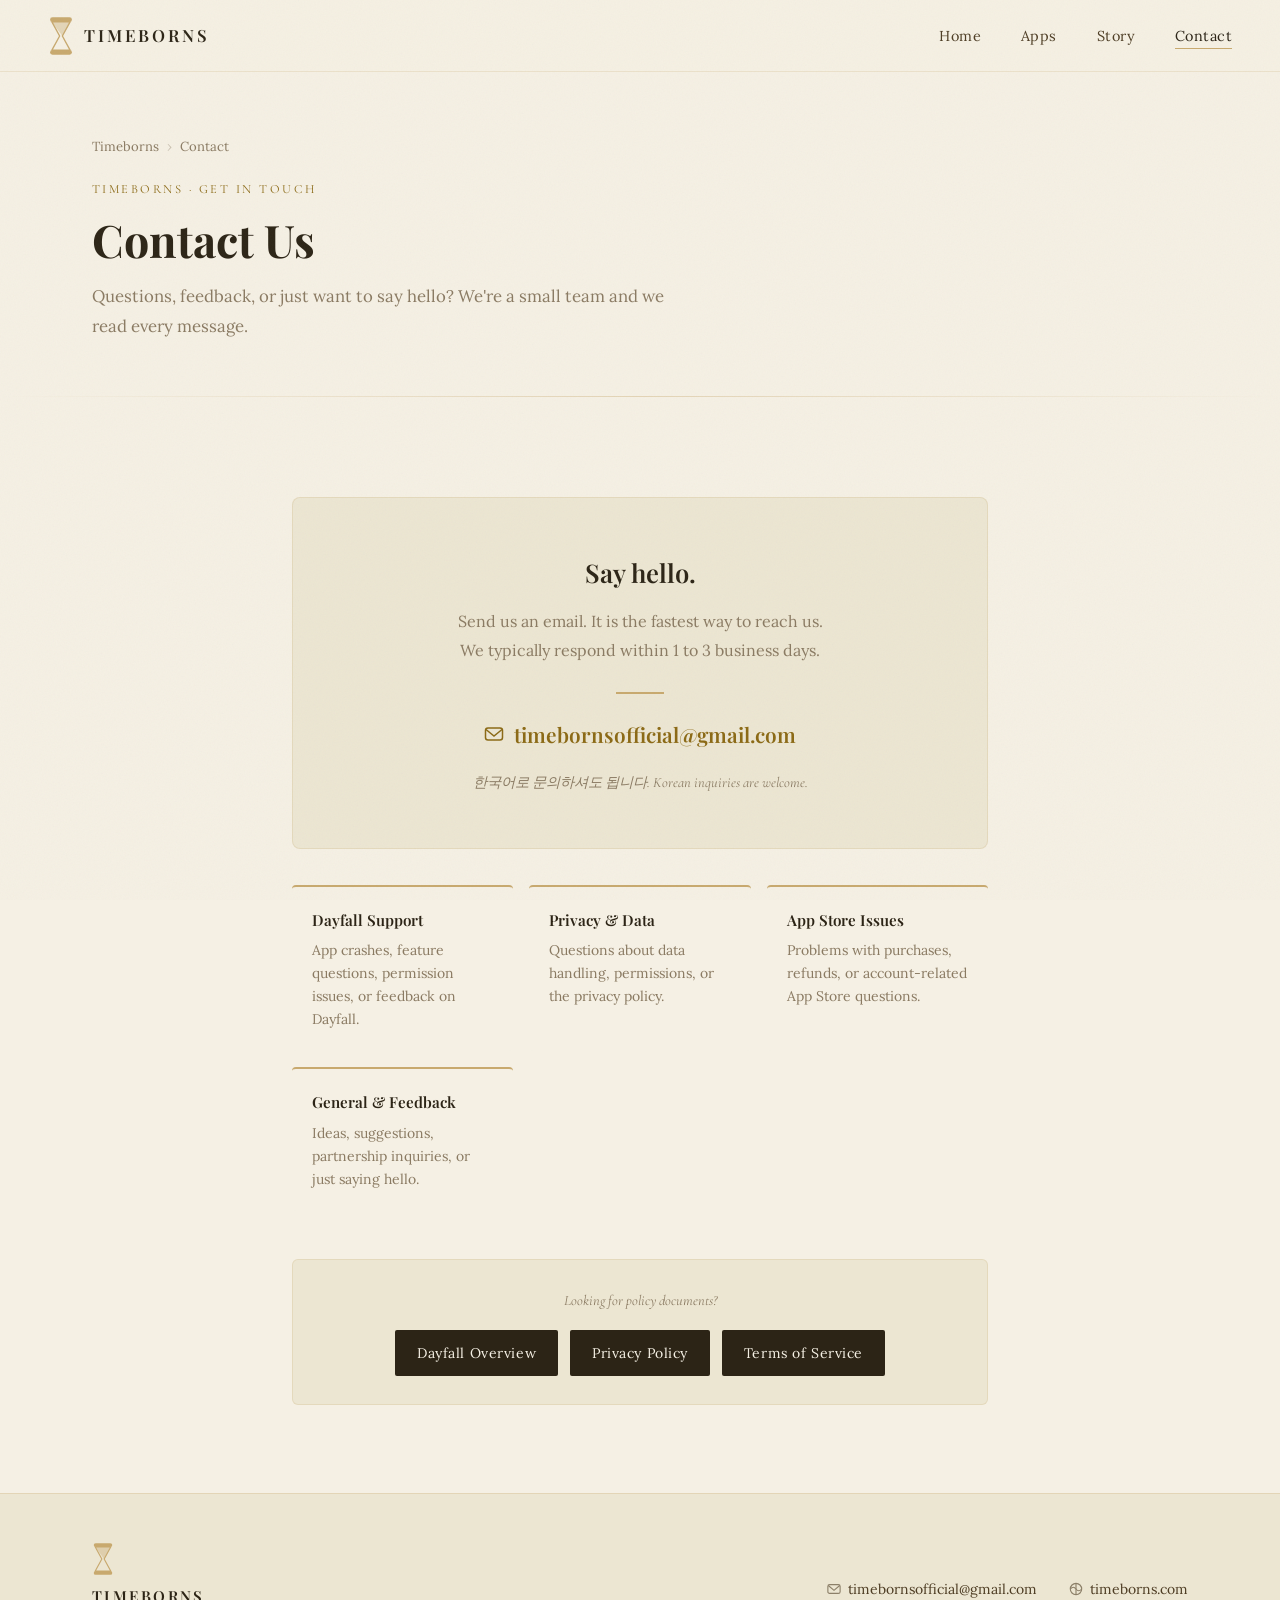
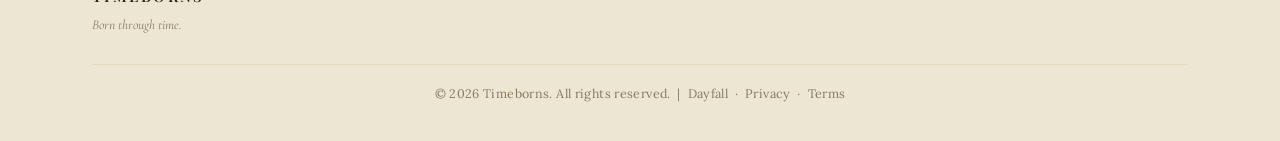
==== commit d801bb55: "Fix mojibake text in Timeborns pages" ====
--- a/contact/index.html
+++ b/contact/index.html
@@ -3,7 +3,7 @@
 <head>
   <meta charset="UTF-8" />
   <meta name="viewport" content="width=device-width, initial-scale=1.0" />
-  <title>Contact ??Timeborns</title>
+  <title>Contact — Timeborns</title>
   <meta name="description" content="Get in touch with Timeborns. Questions about Dayfall or our other apps? We'd love to hear from you." />
   <link rel="stylesheet" href="../style.css" />
   <link rel="icon" href="/favicon.ico" sizes="any">
@@ -45,10 +45,10 @@
       <div class="container">
         <nav class="breadcrumb" aria-label="Breadcrumb">
           <a href="../">Timeborns</a>
-          <span class="breadcrumb-sep" aria-hidden="true">??/span>
+          <span class="breadcrumb-sep" aria-hidden="true">&#x203A;</span>
           <span>Contact</span>
         </nav>
-        <span class="page-hero-eyebrow">Timeborns 쨌 Get in Touch</span>
+        <span class="page-hero-eyebrow">Timeborns · Get in Touch</span>
         <h1 class="page-hero-title" id="contactTitle">Contact Us</h1>
         <p class="page-hero-sub">
           Questions, feedback, or just want to say hello? We're a small team and we read every message.
@@ -63,8 +63,8 @@
         <div class="contact-card">
           <h2 class="contact-headline" id="contactCardTitle">Say hello.</h2>
           <p class="contact-sub">
-            Send us an email ??it's the fastest way to reach us.<br>
-            We typically respond within 1?? business days.
+            Send us an email. It is the fastest way to reach us.<br>
+            We typically respond within 1 to 3 business days.
           </p>
           <div class="divider-gold center"></div>
           <a href="mailto:timebornsofficial@gmail.com" class="contact-email-link">
@@ -75,7 +75,7 @@
             timebornsofficial@gmail.com
           </a>
           <p class="contact-note">
-            ?쒓뎅?대줈 臾몄쓽?섏뀛???⑸땲?? Korean inquiries are welcome.
+            한국어로 문의하셔도 됩니다. Korean inquiries are welcome.
           </p>
         </div>
 
@@ -150,8 +150,8 @@
       </div>
       <div class="footer-bottom">
         <p>&copy; 2026 Timeborns. All rights reserved. &nbsp;|&nbsp;
-          <a href="../dayfall/">Dayfall</a> &nbsp;쨌&nbsp;
-          <a href="../dayfall/privacy/">Privacy</a> &nbsp;쨌&nbsp;
+          <a href="../dayfall/">Dayfall</a> &nbsp;·&nbsp;
+          <a href="../dayfall/privacy/">Privacy</a> &nbsp;·&nbsp;
           <a href="../dayfall/terms/">Terms</a>
         </p>
       </div>
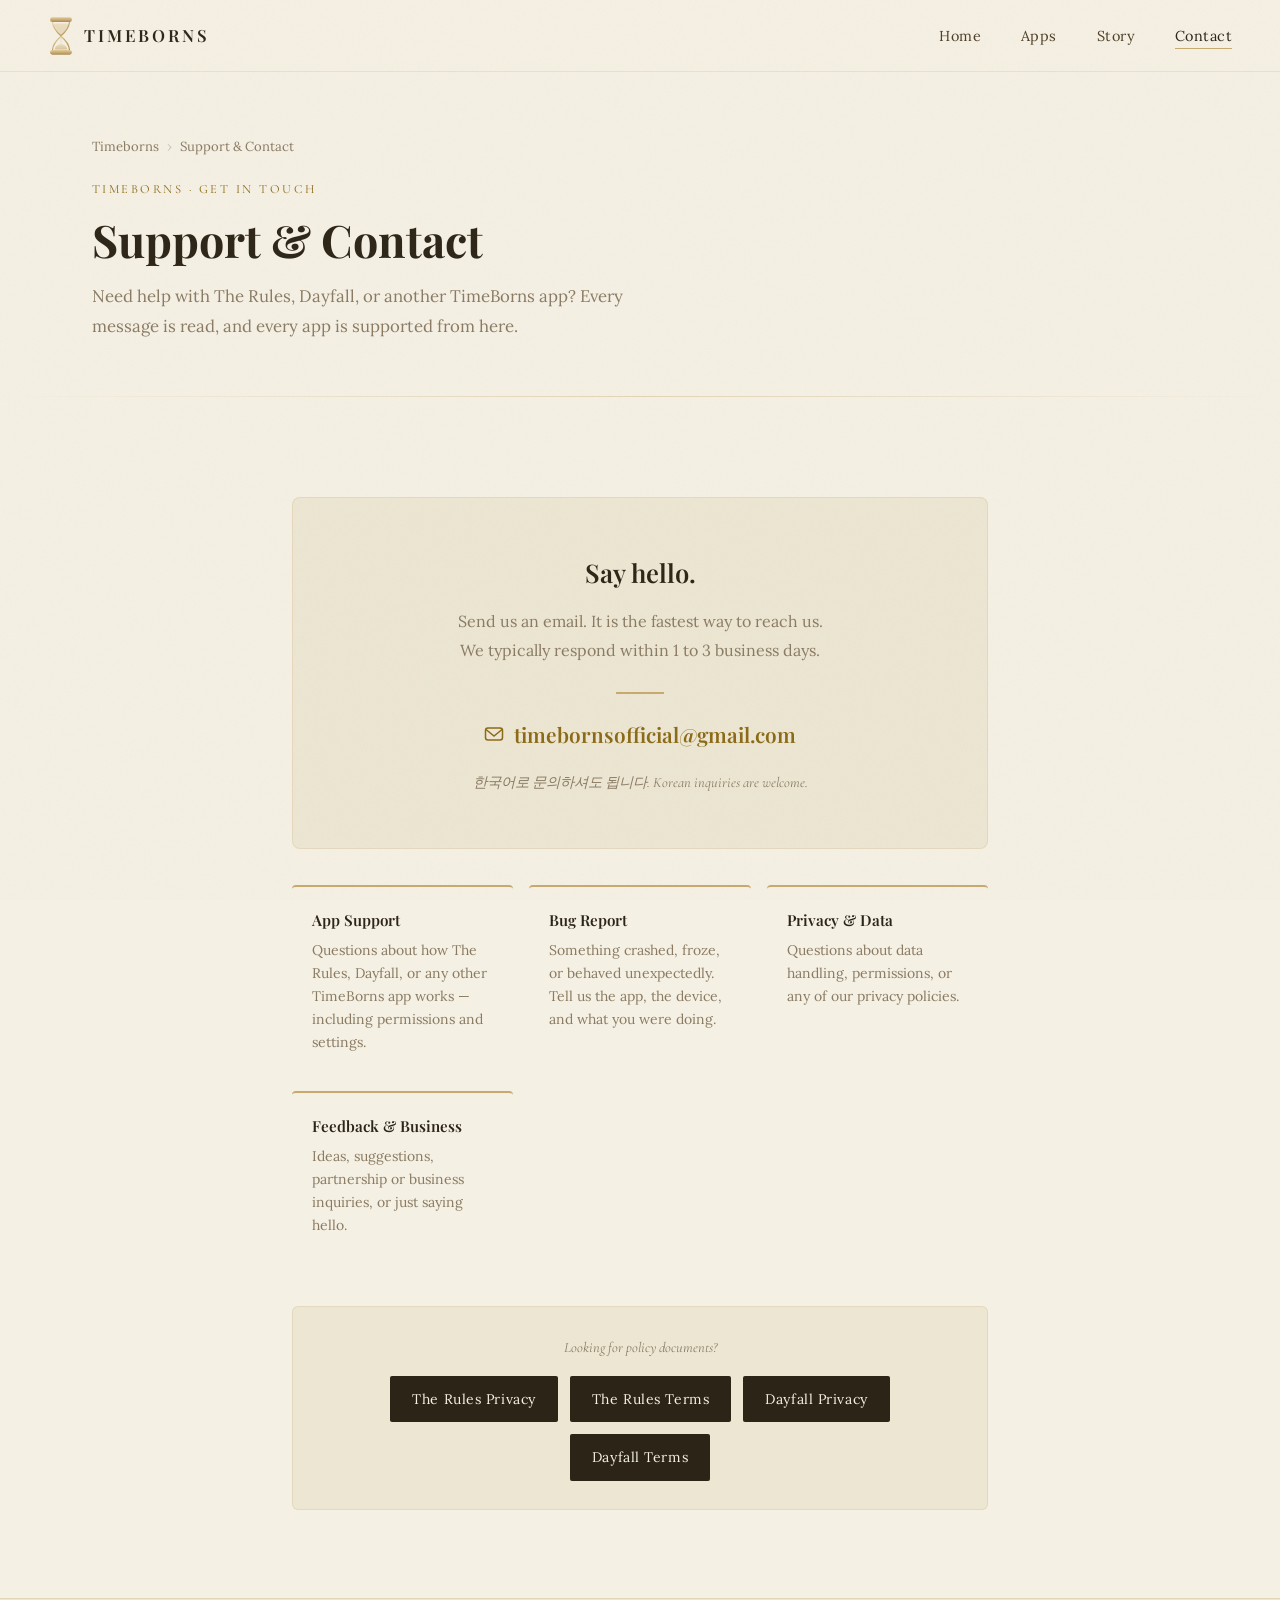
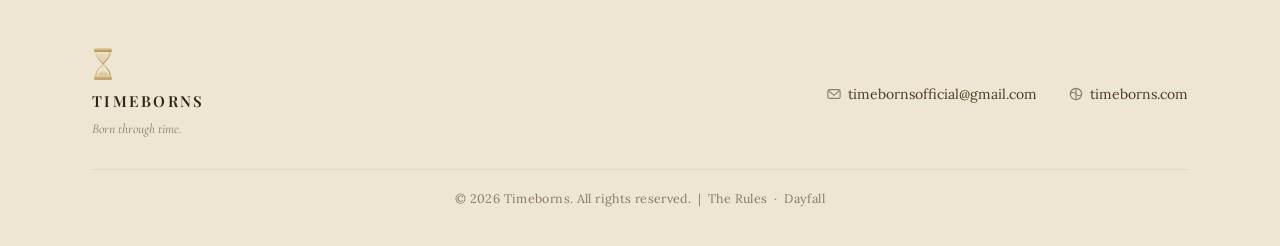
==== commit be2fb1a2: "Launch The Rules on the site with final artwork - Rename LifeRules to The Rules across all user-faci" ====
--- a/contact/index.html
+++ b/contact/index.html
@@ -1,10 +1,19 @@
-﻿<!DOCTYPE html>
+<!DOCTYPE html>
 <html lang="en">
 <head>
   <meta charset="UTF-8" />
   <meta name="viewport" content="width=device-width, initial-scale=1.0" />
-  <title>Contact — Timeborns</title>
-  <meta name="description" content="Get in touch with Timeborns. Questions about Dayfall or our other apps? We'd love to hear from you." />
+  <title>Support &amp; Contact — TimeBorns</title>
+  <meta name="description" content="Need help with The Rules, Dayfall, or another TimeBorns app? Report a bug, send feedback, or get in touch with Timeborns." />
+  <link rel="canonical" href="https://timeborns.com/contact/" />
+  <meta property="og:title"       content="Support &amp; Contact — TimeBorns" />
+  <meta property="og:description" content="Need help with The Rules, Dayfall, or another TimeBorns app? Get in touch." />
+  <meta property="og:type"        content="website" />
+  <meta property="og:url"         content="https://timeborns.com/contact/" />
+  <meta property="og:image"       content="https://timeborns.com/assets/images/og-timeborns.jpg" />
+  <meta property="og:image:width"  content="1200" />
+  <meta property="og:image:height" content="630" />
+  <meta property="og:site_name"    content="TimeBorns" />
   <link rel="stylesheet" href="../style.css" />
   <link rel="icon" href="/favicon.ico" sizes="any">
   <link rel="icon" type="image/png" sizes="16x16" href="/favicon-16x16.png">
@@ -19,12 +28,7 @@
   <!-- NAVIGATION -->
   <nav class="nav" role="navigation" aria-label="Main navigation">
     <a href="../" class="nav-logo" aria-label="Timeborns home">
-      <svg viewBox="0 0 28 44" fill="none" xmlns="http://www.w3.org/2000/svg" aria-hidden="true">
-        <rect x="2" y="1.5" width="24" height="5" rx="2.5" fill="#c8a96e"/>
-        <rect x="2" y="37.5" width="24" height="5" rx="2.5" fill="#c8a96e"/>
-        <path d="M4 6.5 L24 6.5 L15.5 22 L24 37.5 L4 37.5 L12.5 22 Z" stroke="#c8a96e" stroke-width="1.5" fill="none" stroke-linejoin="round"/>
-        <path d="M4 6.5 L24 6.5 L15.5 22 L4 6.5 Z" fill="#c8a96e" fill-opacity="0.38"/>
-      </svg>
+      <img src="/assets/hourglass.svg" alt="" width="26" height="40" class="brand-mark" aria-hidden="true">
       <span class="nav-logo-text">TIMEBORNS</span>
     </a>
     <button class="nav-toggle" aria-label="Toggle navigation" aria-expanded="false" id="navToggle">
@@ -46,12 +50,13 @@
         <nav class="breadcrumb" aria-label="Breadcrumb">
           <a href="../">Timeborns</a>
           <span class="breadcrumb-sep" aria-hidden="true">&#x203A;</span>
-          <span>Contact</span>
+          <span>Support &amp; Contact</span>
         </nav>
         <span class="page-hero-eyebrow">Timeborns · Get in Touch</span>
-        <h1 class="page-hero-title" id="contactTitle">Contact Us</h1>
+        <h1 class="page-hero-title" id="contactTitle">Support &amp; Contact</h1>
         <p class="page-hero-sub">
-          Questions, feedback, or just want to say hello? We're a small team and we read every message.
+          Need help with The Rules, Dayfall, or another TimeBorns app?
+          Every message is read, and every app is supported from here.
         </p>
       </div>
     </section>
@@ -75,27 +80,27 @@
             timebornsofficial@gmail.com
           </a>
           <p class="contact-note">
-            한국어로 문의하셔도 됩니다. Korean inquiries are welcome.
+            <span lang="ko">한국어로 문의하셔도 됩니다.</span> Korean inquiries are welcome.
           </p>
         </div>
 
         <!-- Topics -->
         <div class="contact-topics">
           <div class="contact-topic">
-            <h3>Dayfall Support</h3>
-            <p>App crashes, feature questions, permission issues, or feedback on Dayfall.</p>
+            <h3>App Support</h3>
+            <p>Questions about how The Rules, Dayfall, or any other TimeBorns app works — including permissions and settings.</p>
+          </div>
+          <div class="contact-topic">
+            <h3>Bug Report</h3>
+            <p>Something crashed, froze, or behaved unexpectedly. Tell us the app, the device, and what you were doing.</p>
           </div>
           <div class="contact-topic">
             <h3>Privacy &amp; Data</h3>
-            <p>Questions about data handling, permissions, or the privacy policy.</p>
+            <p>Questions about data handling, permissions, or any of our privacy policies.</p>
           </div>
           <div class="contact-topic">
-            <h3>App Store Issues</h3>
-            <p>Problems with purchases, refunds, or account-related App Store questions.</p>
-          </div>
-          <div class="contact-topic">
-            <h3>General &amp; Feedback</h3>
-            <p>Ideas, suggestions, partnership inquiries, or just saying hello.</p>
+            <h3>Feedback &amp; Business</h3>
+            <p>Ideas, suggestions, partnership or business inquiries, or just saying hello.</p>
           </div>
         </div>
 
@@ -105,9 +110,10 @@
             Looking for policy documents?
           </p>
           <div style="display:flex;gap:12px;justify-content:center;flex-wrap:wrap;">
-            <a href="../dayfall/" class="policy-link-btn">Dayfall Overview</a>
-            <a href="../dayfall/privacy/" class="policy-link-btn">Privacy Policy</a>
-            <a href="../dayfall/terms/" class="policy-link-btn">Terms of Service</a>
+            <a href="../the-rules/privacy/" class="policy-link-btn">The Rules Privacy</a>
+            <a href="../the-rules/terms/" class="policy-link-btn">The Rules Terms</a>
+            <a href="../dayfall/privacy/" class="policy-link-btn">Dayfall Privacy</a>
+            <a href="../dayfall/terms/" class="policy-link-btn">Dayfall Terms</a>
           </div>
         </div>
 
@@ -121,12 +127,7 @@
     <div class="container">
       <div class="footer-inner">
         <div class="footer-logo">
-          <svg viewBox="0 0 28 44" fill="none" xmlns="http://www.w3.org/2000/svg" aria-hidden="true">
-            <rect x="2" y="1.5" width="24" height="5" rx="2.5" fill="#c8a96e"/>
-            <rect x="2" y="37.5" width="24" height="5" rx="2.5" fill="#c8a96e"/>
-            <path d="M4 6.5 L24 6.5 L15.5 22 L24 37.5 L4 37.5 L12.5 22 Z" stroke="#c8a96e" stroke-width="1.5" fill="none" stroke-linejoin="round"/>
-            <path d="M4 6.5 L24 6.5 L15.5 22 L4 6.5 Z" fill="#c8a96e" fill-opacity="0.38"/>
-          </svg>
+          <img src="/assets/hourglass.svg" alt="" width="22" height="34" class="brand-mark" aria-hidden="true">
           <span class="footer-name">TIMEBORNS</span>
           <span class="footer-tagline">Born through time.</span>
         </div>
@@ -150,9 +151,8 @@
       </div>
       <div class="footer-bottom">
         <p>&copy; 2026 Timeborns. All rights reserved. &nbsp;|&nbsp;
-          <a href="../dayfall/">Dayfall</a> &nbsp;·&nbsp;
-          <a href="../dayfall/privacy/">Privacy</a> &nbsp;·&nbsp;
-          <a href="../dayfall/terms/">Terms</a>
+          <a href="../the-rules/">The Rules</a> &nbsp;·&nbsp;
+          <a href="../dayfall/">Dayfall</a>
         </p>
       </div>
     </div>
@@ -175,5 +175,3 @@
 
 </body>
 </html>
-
-
--- a/style.css
+++ b/style.css
@@ -80,7 +80,8 @@
   gap: 10px;
   text-decoration: none;
 }
-.nav-logo svg { width: 26px; height: 40px; flex-shrink: 0; }
+.nav-logo svg,
+.nav-logo img { width: 26px; height: 40px; flex-shrink: 0; display: block; }
 .nav-logo-text {
   font-family: var(--font-display);
   font-size: 1.05rem;
@@ -118,15 +119,19 @@
 .nav-toggle {
   display: none;
   flex-direction: column;
+  justify-content: center;
+  align-items: center;
   gap: 5px;
   cursor: pointer;
   background: none;
   border: none;
   padding: 6px;
+  min-width: 44px;
+  min-height: 44px;
 }
 .nav-toggle span {
-  display: block; width: 22px; height: 2px;
-  background: var(--ink); border-radius: 2px;
+  display: block; width: 22px; height: 1.5px;
+  background: var(--ink-mid); border-radius: 2px;
   transition: all 0.3s;
 }
 
@@ -523,6 +528,23 @@
   backdrop-filter: blur(3px);
 }
 
+/* Status badge for launched apps */
+.app-card-status {
+  position: absolute;
+  bottom: 10px; right: 10px;
+  z-index: 2;
+  font-family: var(--font-accent);
+  font-size: 0.68rem;
+  letter-spacing: 0.1em;
+  text-transform: uppercase;
+  color: #fdf6e6;
+  background: rgba(139,105,20,0.62);
+  border: 1px solid rgba(240,227,192,0.42);
+  padding: 3px 9px;
+  border-radius: 2px;
+  backdrop-filter: blur(3px);
+}
+
 .app-card-body {
   padding: 14px 16px 18px;
   background: var(--cream);
@@ -567,7 +589,8 @@
   flex-wrap: wrap;
 }
 .footer-logo { display: flex; flex-direction: column; gap: 3px; }
-.footer-logo svg { width: 22px; height: 34px; margin-bottom: 4px; }
+.footer-logo svg,
+.footer-logo img { width: 22px; height: 34px; margin-bottom: 4px; display: block; }
 .footer-name {
   font-family: var(--font-display);
   font-size: 0.95rem;
